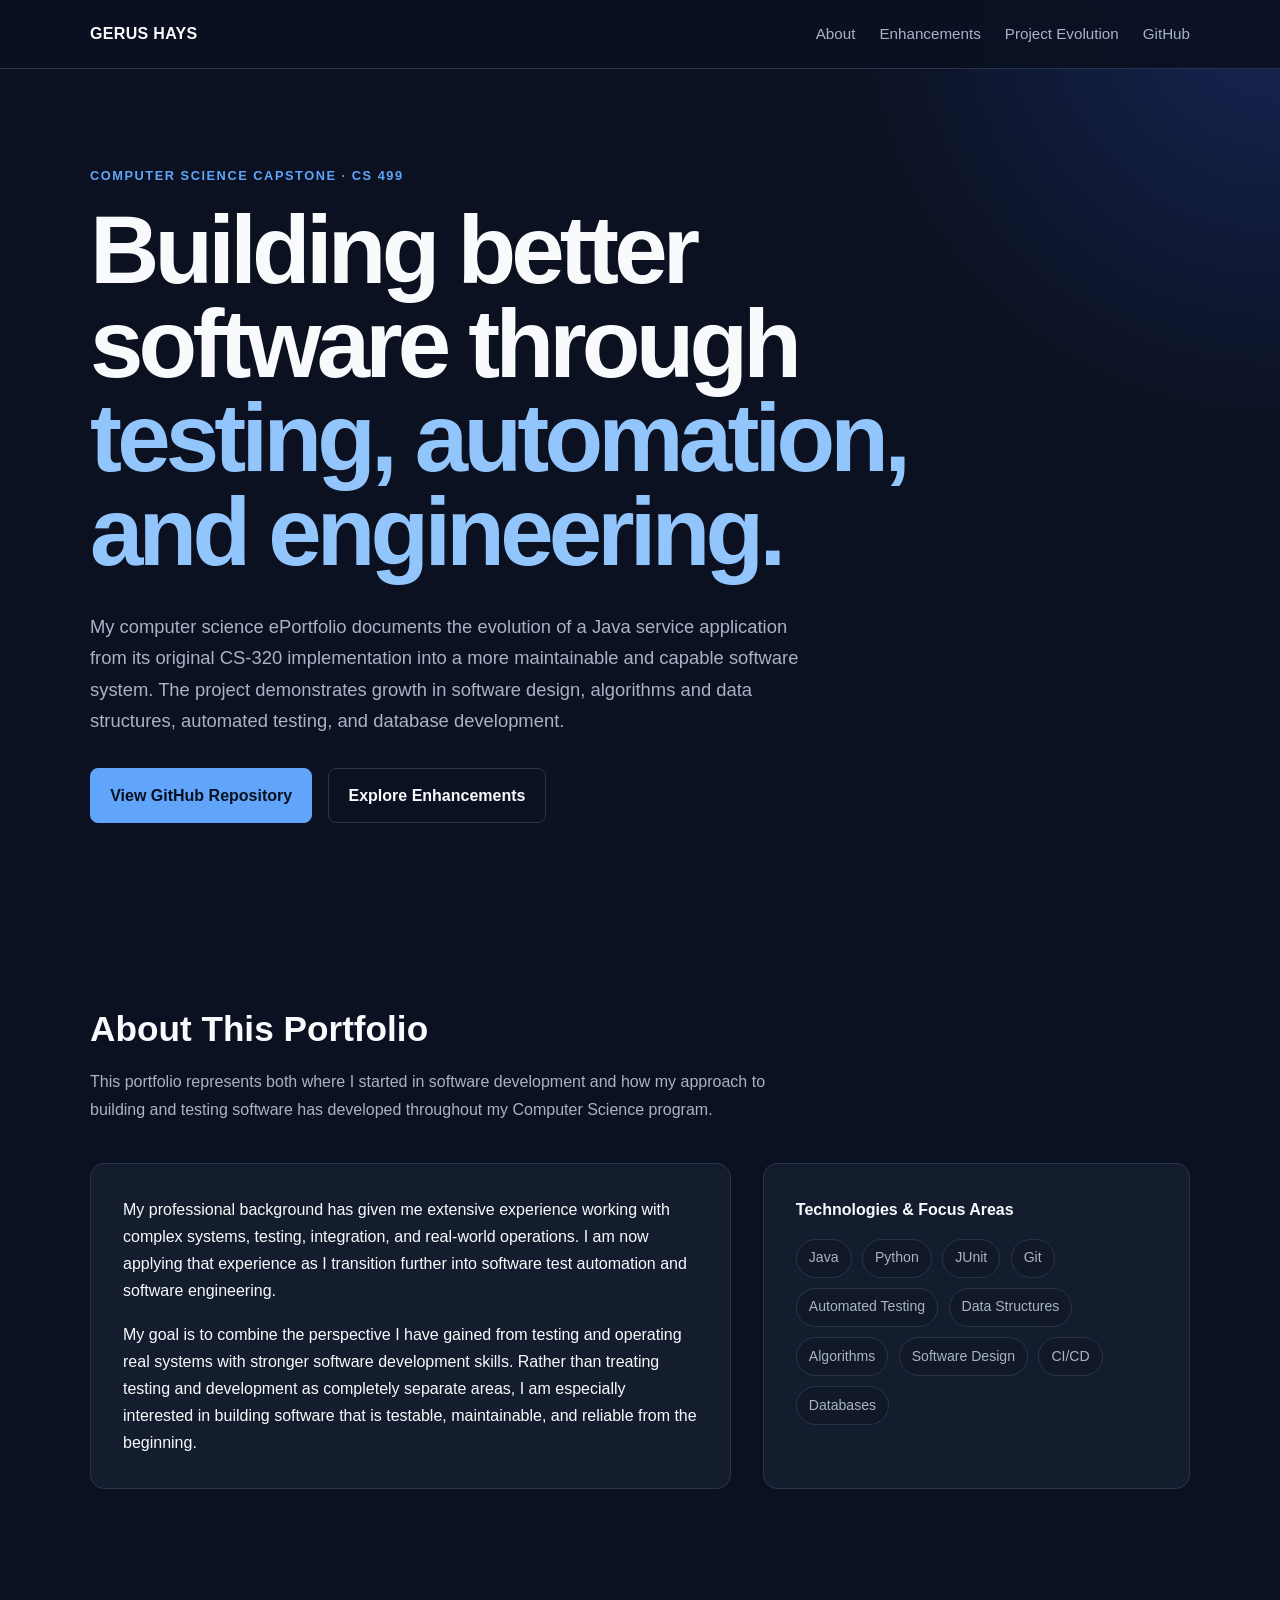
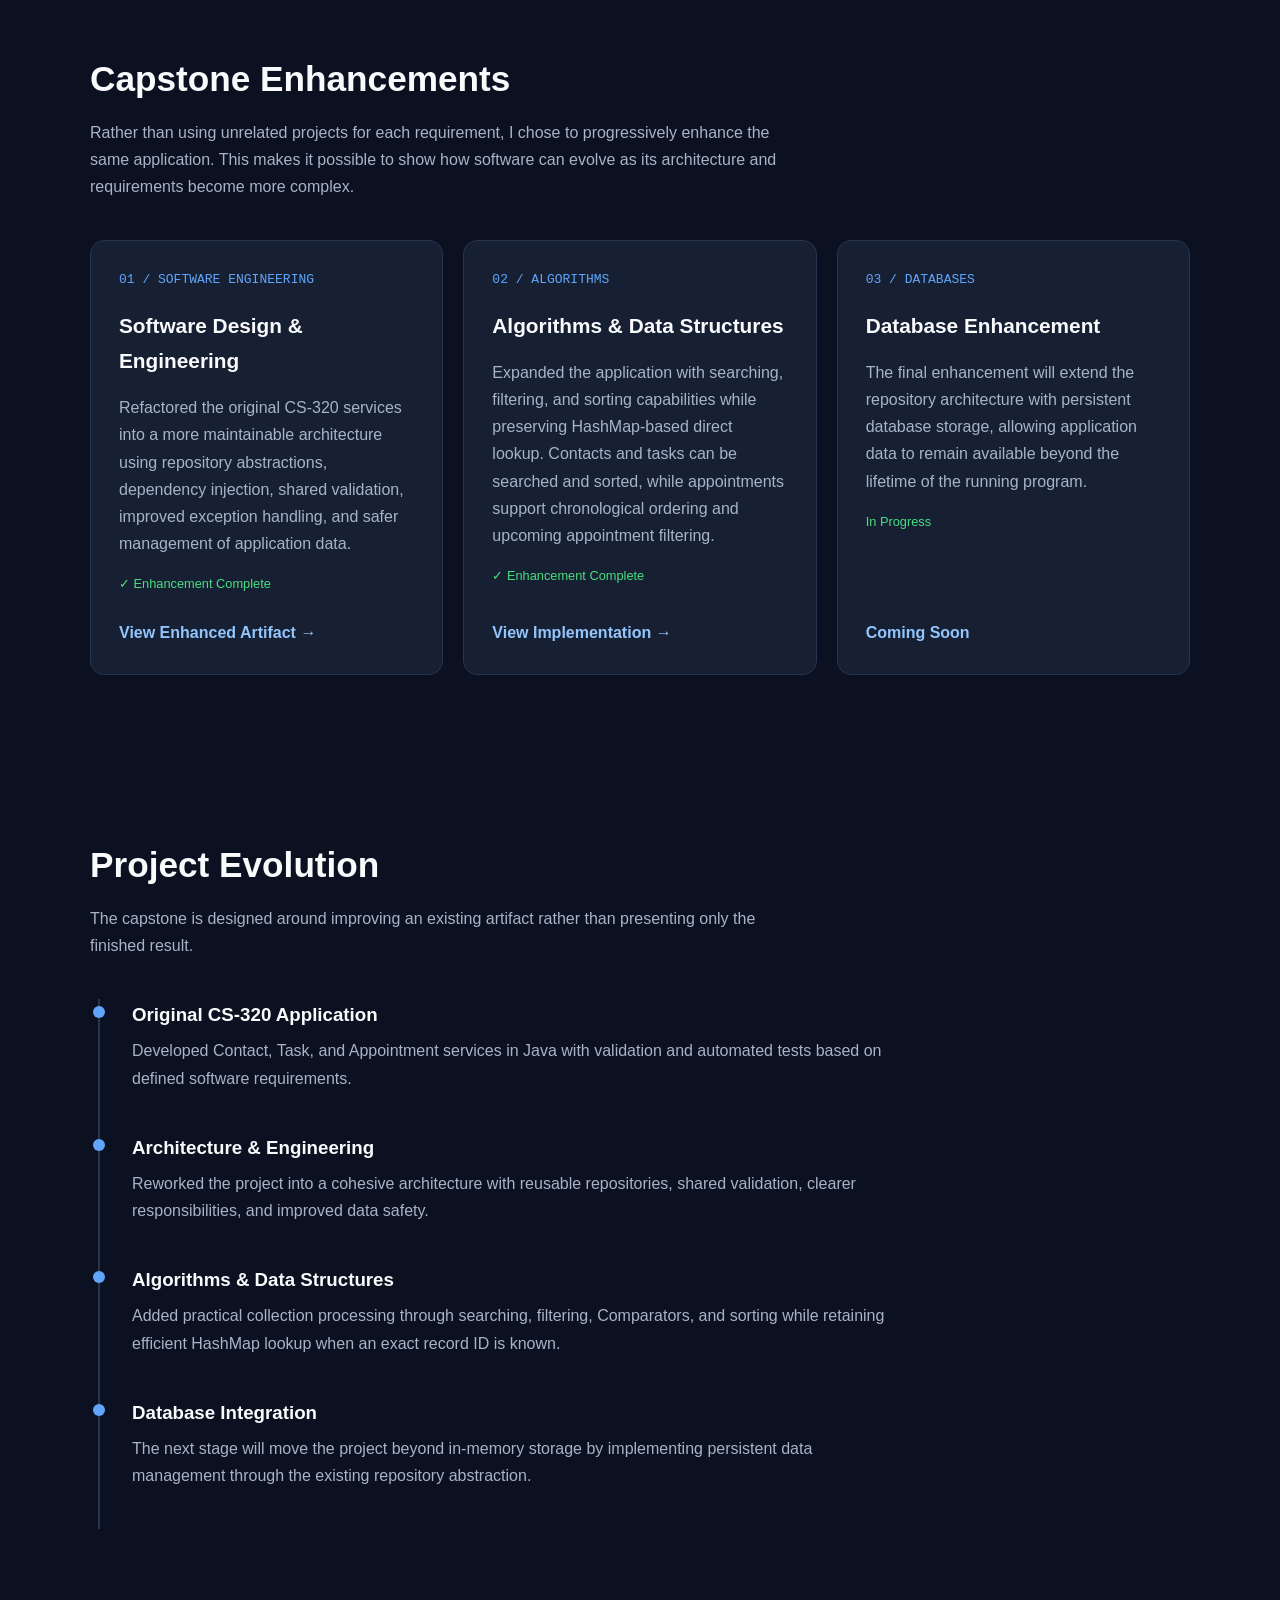
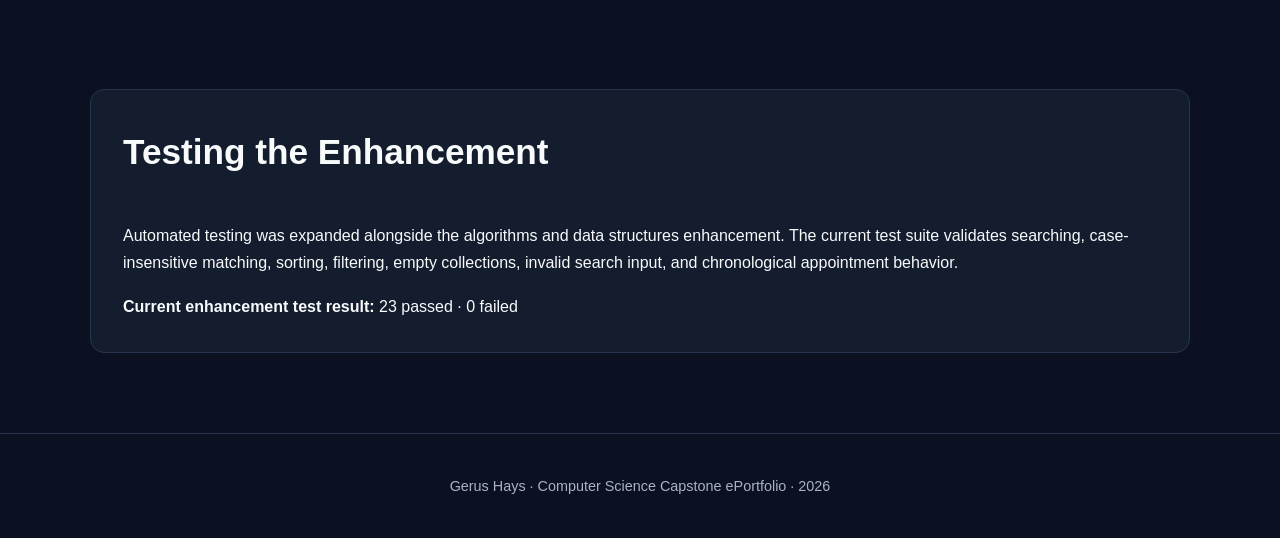
==== docs/index.html @ d2c24192 "moving over html file for updated pages" ====
<!DOCTYPE html>
<html lang="en">
<head>
    <meta charset="UTF-8">
    <meta name="viewport" content="width=device-width, initial-scale=1.0">

    <title>Gerus Hays | Computer Science ePortfolio</title>

    <style>
        * {
            box-sizing: border-box;
            margin: 0;
            padding: 0;
        }

        :root {
            --bg: #0b1120;
            --bg-secondary: #111827;
            --card: #172033;
            --card-hover: #1d2940;
            --text: #f8fafc;
            --muted: #a8b3c7;
            --accent: #60a5fa;
            --accent-light: #93c5fd;
            --border: #26344d;
            --success: #4ade80;
        }

        html {
            scroll-behavior: smooth;
        }

        body {
            font-family: Inter, -apple-system, BlinkMacSystemFont, "Segoe UI",
                         Roboto, Arial, sans-serif;
            background:
                radial-gradient(circle at top right, #172554 0, transparent 28rem),
                var(--bg);
            color: var(--text);
            line-height: 1.7;
        }

        a {
            color: inherit;
            text-decoration: none;
        }

        .container {
            width: min(1100px, 90%);
            margin: auto;
        }

        /* Navigation */

        nav {
            position: sticky;
            top: 0;
            z-index: 100;
            background: rgba(11, 17, 32, 0.88);
            backdrop-filter: blur(12px);
            border-bottom: 1px solid var(--border);
        }

        .nav-inner {
            min-height: 68px;
            display: flex;
            align-items: center;
            justify-content: space-between;
            gap: 2rem;
        }

        .brand {
            font-weight: 700;
            letter-spacing: 0.02em;
        }

        .nav-links {
            display: flex;
            gap: 1.5rem;
            color: var(--muted);
            font-size: 0.95rem;
        }

        .nav-links a:hover {
            color: var(--text);
        }

        /* Hero */

        .hero {
            min-height: 78vh;
            display: flex;
            align-items: center;
            padding: 6rem 0;
        }

        .eyebrow {
            color: var(--accent);
            font-weight: 600;
            letter-spacing: 0.12em;
            text-transform: uppercase;
            font-size: 0.8rem;
            margin-bottom: 1rem;
        }

        h1 {
            font-size: clamp(3rem, 8vw, 6rem);
            line-height: 0.98;
            letter-spacing: -0.05em;
            max-width: 900px;
        }

        .hero h1 span {
            color: var(--accent-light);
        }

        .hero-description {
            color: var(--muted);
            max-width: 720px;
            font-size: 1.15rem;
            margin-top: 2rem;
        }

        .buttons {
            display: flex;
            flex-wrap: wrap;
            gap: 1rem;
            margin-top: 2rem;
        }

        .button {
            display: inline-block;
            padding: 0.8rem 1.2rem;
            border-radius: 8px;
            border: 1px solid var(--border);
            font-weight: 600;
            transition: 0.2s ease;
        }

        .button.primary {
            background: var(--accent);
            color: #07111f;
            border-color: var(--accent);
        }

        .button:hover {
            transform: translateY(-2px);
            border-color: var(--accent);
        }

        /* General sections */

        section {
            padding: 5rem 0;
        }

        .section-header {
            margin-bottom: 2.5rem;
        }

        .section-header h2 {
            font-size: 2.2rem;
            margin-bottom: 0.6rem;
        }

        .section-header p {
            color: var(--muted);
            max-width: 700px;
        }

        /* About */

        .about-grid {
            display: grid;
            grid-template-columns: 1.2fr 0.8fr;
            gap: 2rem;
        }

        .panel {
            background: rgba(23, 32, 51, 0.78);
            border: 1px solid var(--border);
            border-radius: 14px;
            padding: 2rem;
        }

        .panel p + p {
            margin-top: 1rem;
        }

        .skills {
            display: flex;
            flex-wrap: wrap;
            gap: 0.65rem;
            margin-top: 1rem;
        }

        .skill {
            padding: 0.4rem 0.75rem;
            background: var(--bg-secondary);
            border: 1px solid var(--border);
            border-radius: 999px;
            color: var(--muted);
            font-size: 0.88rem;
        }

        /* Enhancement cards */

        .cards {
            display: grid;
            grid-template-columns: repeat(3, 1fr);
            gap: 1.25rem;
        }

        .card {
            display: flex;
            flex-direction: column;
            min-height: 330px;
            background: var(--card);
            border: 1px solid var(--border);
            border-radius: 14px;
            padding: 1.75rem;
            transition: 0.2s ease;
        }

        .card:hover {
            background: var(--card-hover);
            transform: translateY(-4px);
            border-color: #3b4d6c;
        }

        .number {
            color: var(--accent);
            font-family: monospace;
            margin-bottom: 1rem;
        }

        .card h3 {
            font-size: 1.3rem;
            margin-bottom: 1rem;
        }

        .card p {
            color: var(--muted);
        }

        .card-link {
            margin-top: auto;
            padding-top: 1.5rem;
            color: var(--accent-light);
            font-weight: 600;
        }

        .status {
            display: inline-block;
            width: fit-content;
            margin-top: 1rem;
            font-size: 0.8rem;
            color: var(--success);
        }

        /* Timeline */

        .timeline {
            border-left: 2px solid var(--border);
            margin-left: 0.5rem;
        }

        .timeline-item {
            position: relative;
            padding: 0 0 2.5rem 2rem;
        }

        .timeline-item::before {
            content: "";
            position: absolute;
            left: -7px;
            top: 7px;
            width: 12px;
            height: 12px;
            border-radius: 50%;
            background: var(--accent);
        }

        .timeline-item h3 {
            margin-bottom: 0.4rem;
        }

        .timeline-item p {
            color: var(--muted);
            max-width: 760px;
        }

        /* Footer */

        footer {
            border-top: 1px solid var(--border);
            padding: 2.5rem 0;
            color: var(--muted);
            text-align: center;
            font-size: 0.9rem;
        }

        @media (max-width: 800px) {
            .cards,
            .about-grid {
                grid-template-columns: 1fr;
            }

            .nav-links {
                display: none;
            }

            .hero {
                min-height: auto;
                padding: 6rem 0;
            }
        }
    </style>
</head>

<body>

<nav>
    <div class="container nav-inner">
        <div class="brand">GERUS HAYS</div>

        <div class="nav-links">
            <a href="#about">About</a>
            <a href="#enhancements">Enhancements</a>
            <a href="#evolution">Project Evolution</a>
            <a href="https://github.com/GerusHays/CS-499-Capstone">GitHub</a>
        </div>
    </div>
</nav>


<header class="hero">
    <div class="container">

        <div class="eyebrow">Computer Science Capstone · CS 499</div>

        <h1>
            Building better software through
            <span>testing, automation, and engineering.</span>
        </h1>

        <p class="hero-description">
            My computer science ePortfolio documents the evolution of a Java
            service application from its original CS-320 implementation into
            a more maintainable and capable software system. The project
            demonstrates growth in software design, algorithms and data
            structures, automated testing, and database development.
        </p>

        <div class="buttons">
            <a class="button primary"
               href="https://github.com/GerusHays/CS-499-Capstone">
                View GitHub Repository
            </a>

            <a class="button" href="#enhancements">
                Explore Enhancements
            </a>
        </div>

    </div>
</header>


<main>

<section id="about">
    <div class="container">

        <div class="section-header">
            <h2>About This Portfolio</h2>
            <p>
                This portfolio represents both where I started in software
                development and how my approach to building and testing
                software has developed throughout my Computer Science program.
            </p>
        </div>

        <div class="about-grid">

            <div class="panel">
                <p>
                    My professional background has given me extensive experience
                    working with complex systems, testing, integration, and
                    real-world operations. I am now applying that experience as
                    I transition further into software test automation and
                    software engineering.
                </p>

                <p>
                    My goal is to combine the perspective I have gained from
                    testing and operating real systems with stronger software
                    development skills. Rather than treating testing and
                    development as completely separate areas, I am especially
                    interested in building software that is testable,
                    maintainable, and reliable from the beginning.
                </p>
            </div>

            <div class="panel">
                <strong>Technologies & Focus Areas</strong>

                <div class="skills">
                    <span class="skill">Java</span>
                    <span class="skill">Python</span>
                    <span class="skill">JUnit</span>
                    <span class="skill">Git</span>
                    <span class="skill">Automated Testing</span>
                    <span class="skill">Data Structures</span>
                    <span class="skill">Algorithms</span>
                    <span class="skill">Software Design</span>
                    <span class="skill">CI/CD</span>
                    <span class="skill">Databases</span>
                </div>
            </div>

        </div>
    </div>
</section>


<section id="enhancements">
    <div class="container">

        <div class="section-header">
            <h2>Capstone Enhancements</h2>
            <p>
                Rather than using unrelated projects for each requirement,
                I chose to progressively enhance the same application. This
                makes it possible to show how software can evolve as its
                architecture and requirements become more complex.
            </p>
        </div>

        <div class="cards">

            <article class="card">
                <div class="number">01 / SOFTWARE ENGINEERING</div>

                <h3>Software Design & Engineering</h3>

                <p>
                    Refactored the original CS-320 services into a more
                    maintainable architecture using repository abstractions,
                    dependency injection, shared validation, improved exception
                    handling, and safer management of application data.
                </p>

                <span class="status">✓ Enhancement Complete</span>

                <a class="card-link"
                   href="../enhanced-artifact/">
                    View Enhanced Artifact →
                </a>
            </article>


            <article class="card">
                <div class="number">02 / ALGORITHMS</div>

                <h3>Algorithms & Data Structures</h3>

                <p>
                    Expanded the application with searching, filtering, and
                    sorting capabilities while preserving HashMap-based direct
                    lookup. Contacts and tasks can be searched and sorted, while
                    appointments support chronological ordering and upcoming
                    appointment filtering.
                </p>

                <span class="status">✓ Enhancement Complete</span>

                <a class="card-link"
                   href="https://github.com/GerusHays/CS-499-Capstone/tree/main/enhanced-artifact">
                    View Implementation →
                </a>
            </article>


            <article class="card">
                <div class="number">03 / DATABASES</div>

                <h3>Database Enhancement</h3>

                <p>
                    The final enhancement will extend the repository
                    architecture with persistent database storage, allowing
                    application data to remain available beyond the lifetime
                    of the running program.
                </p>

                <span class="status">In Progress</span>

                <div class="card-link">
                    Coming Soon
                </div>
            </article>

        </div>
    </div>
</section>


<section id="evolution">
    <div class="container">

        <div class="section-header">
            <h2>Project Evolution</h2>
            <p>
                The capstone is designed around improving an existing artifact
                rather than presenting only the finished result.
            </p>
        </div>

        <div class="timeline">

            <div class="timeline-item">
                <h3>Original CS-320 Application</h3>
                <p>
                    Developed Contact, Task, and Appointment services in Java
                    with validation and automated tests based on defined
                    software requirements.
                </p>
            </div>

            <div class="timeline-item">
                <h3>Architecture & Engineering</h3>
                <p>
                    Reworked the project into a cohesive architecture with
                    reusable repositories, shared validation, clearer
                    responsibilities, and improved data safety.
                </p>
            </div>

            <div class="timeline-item">
                <h3>Algorithms & Data Structures</h3>
                <p>
                    Added practical collection processing through searching,
                    filtering, Comparators, and sorting while retaining
                    efficient HashMap lookup when an exact record ID is known.
                </p>
            </div>

            <div class="timeline-item">
                <h3>Database Integration</h3>
                <p>
                    The next stage will move the project beyond in-memory
                    storage by implementing persistent data management through
                    the existing repository abstraction.
                </p>
            </div>

        </div>
    </div>
</section>


<section>
    <div class="container">
        <div class="panel">

            <div class="section-header">
                <h2>Testing the Enhancement</h2>
            </div>

            <p>
                Automated testing was expanded alongside the algorithms and
                data structures enhancement. The current test suite validates
                searching, case-insensitive matching, sorting, filtering,
                empty collections, invalid search input, and chronological
                appointment behavior.
            </p>

            <p style="margin-top: 1rem;">
                <strong>Current enhancement test result:</strong>
                23 passed · 0 failed
            </p>

        </div>
    </div>
</section>

</main>


<footer>
    <div class="container">
        Gerus Hays · Computer Science Capstone ePortfolio · 2026
    </div>
</footer>

</body>
</html>
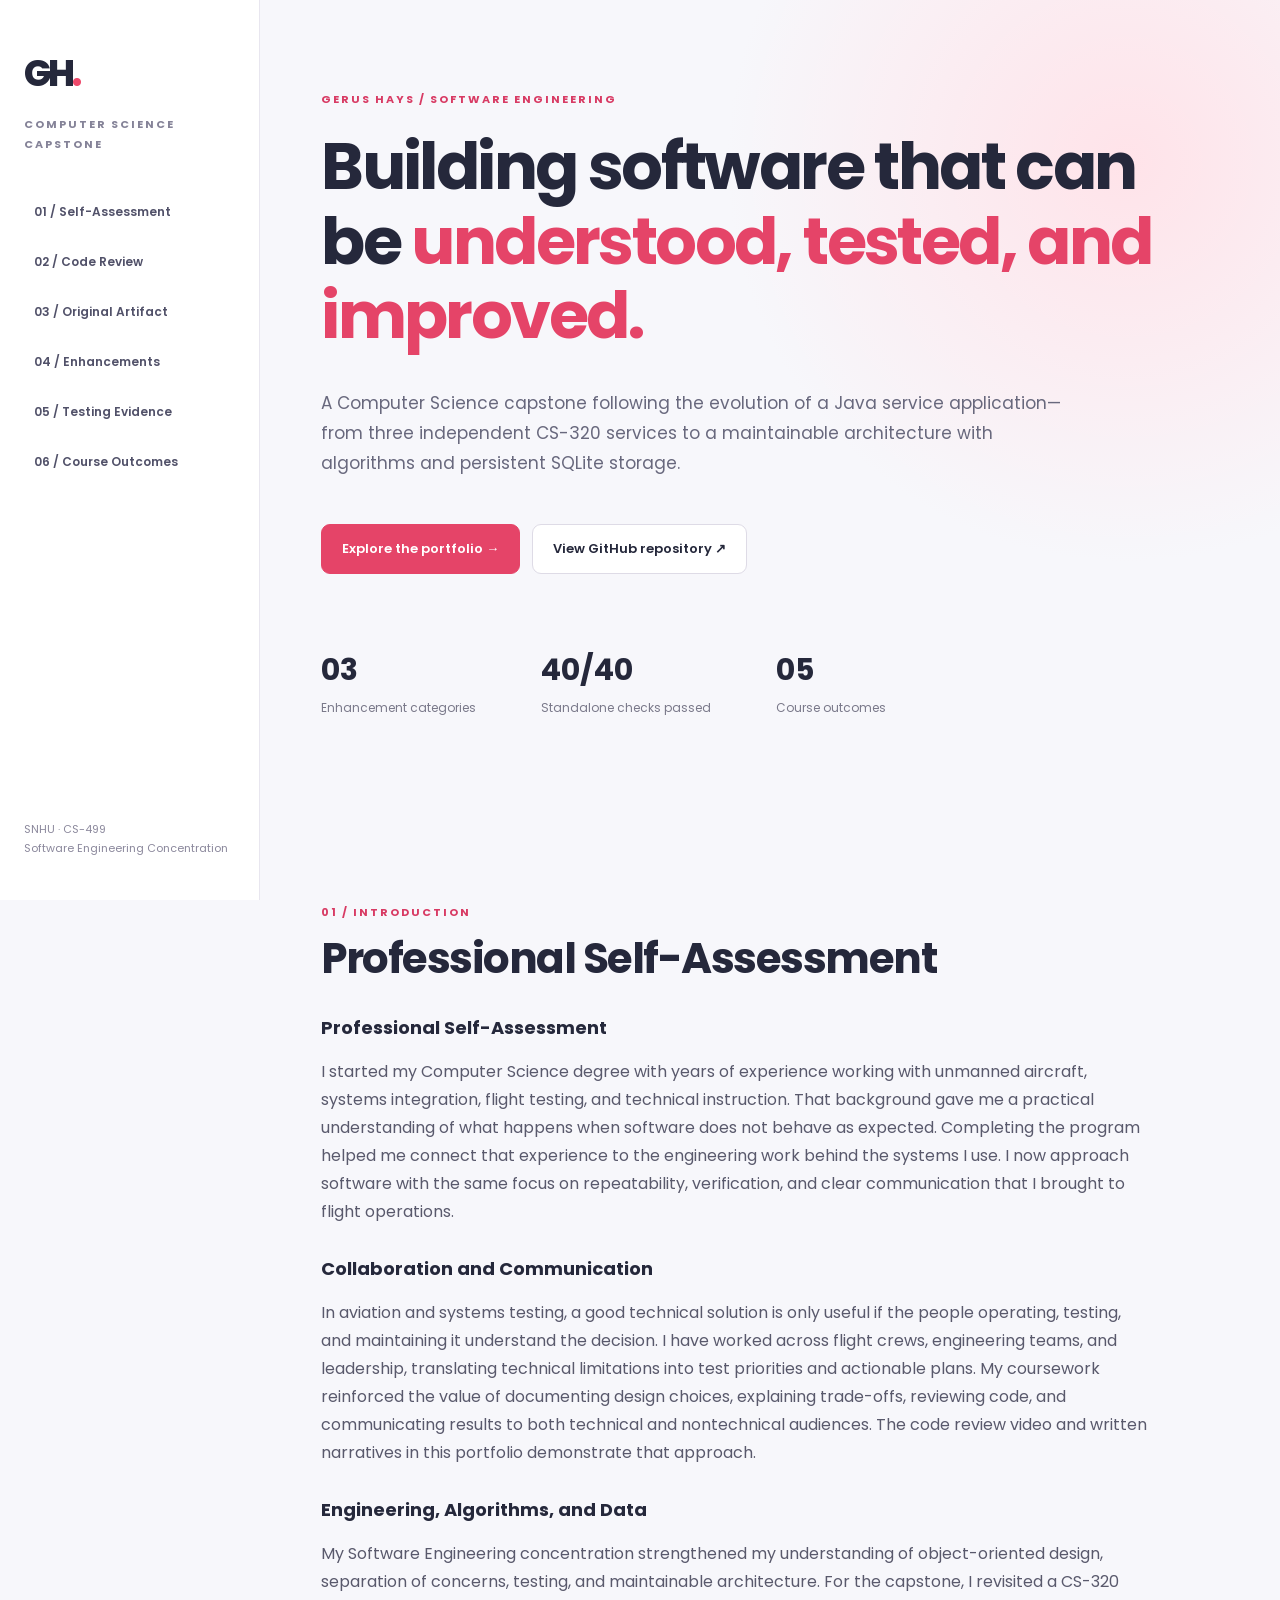
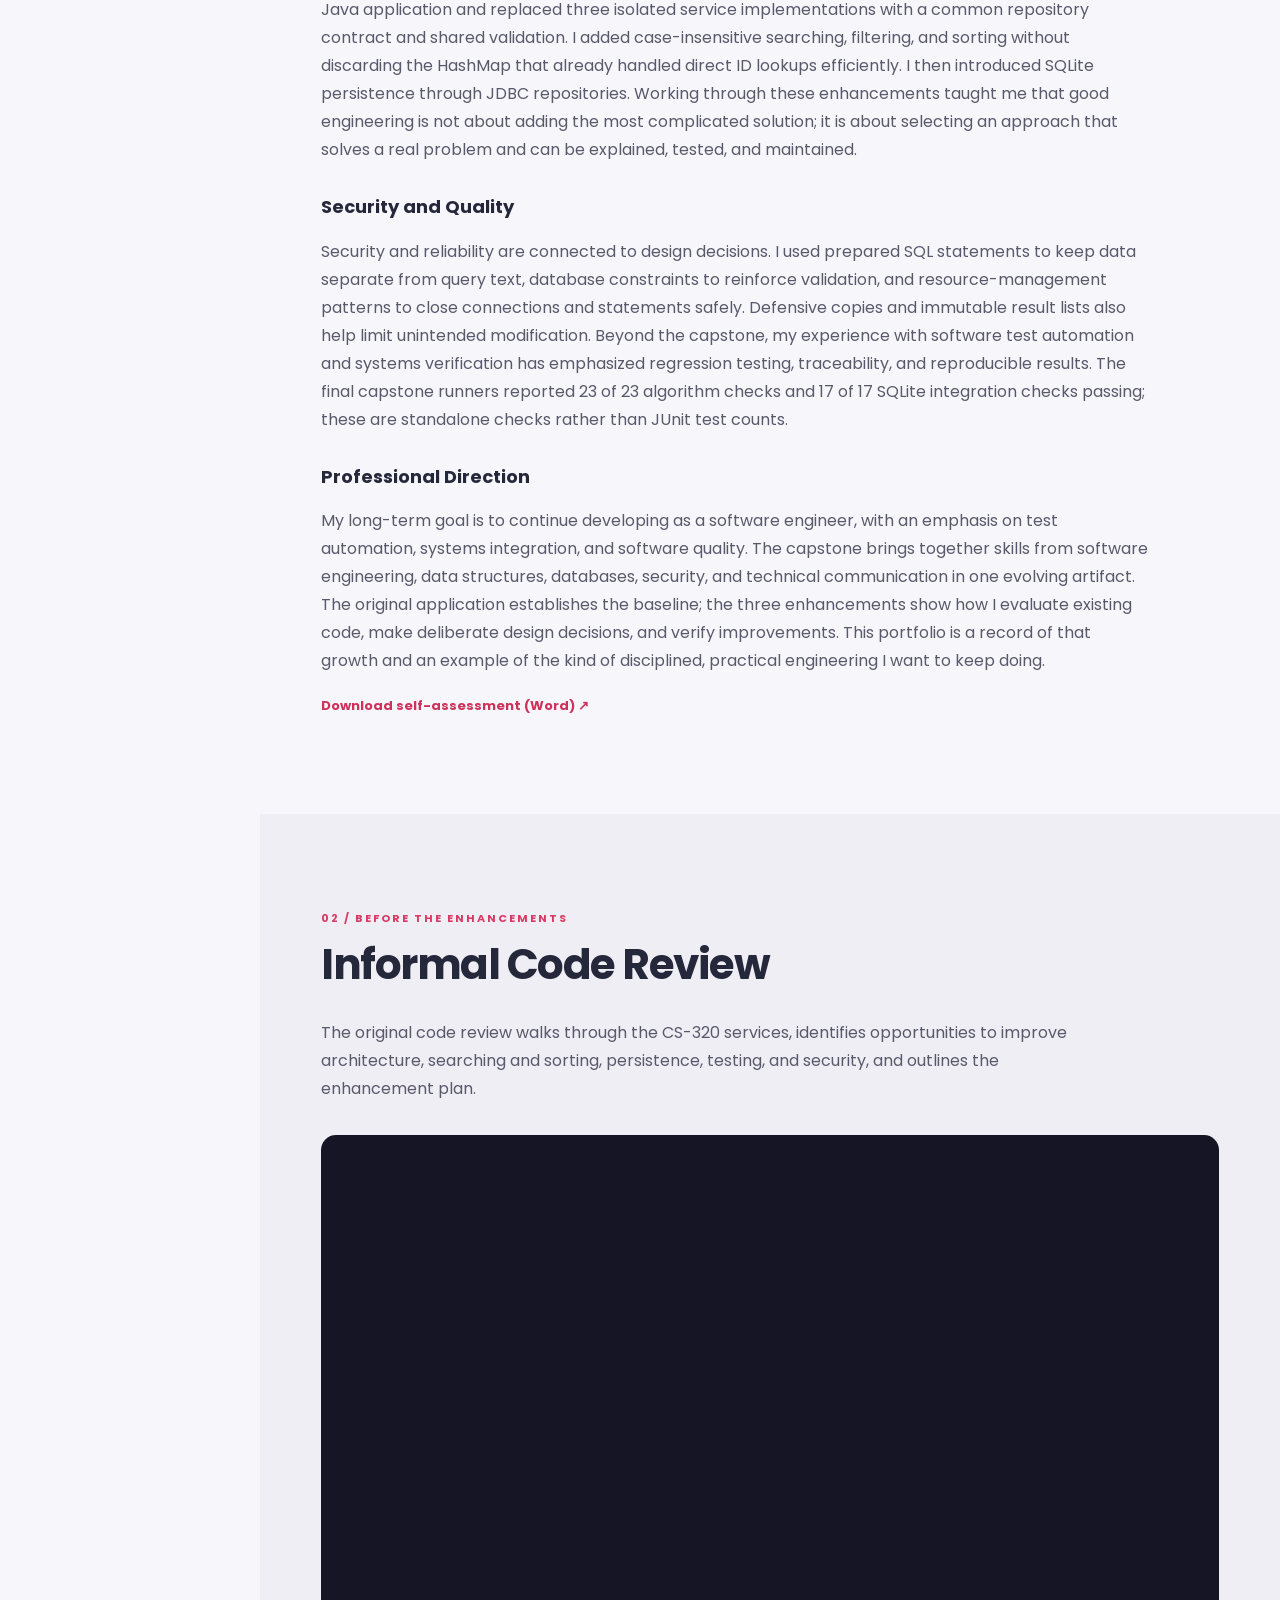
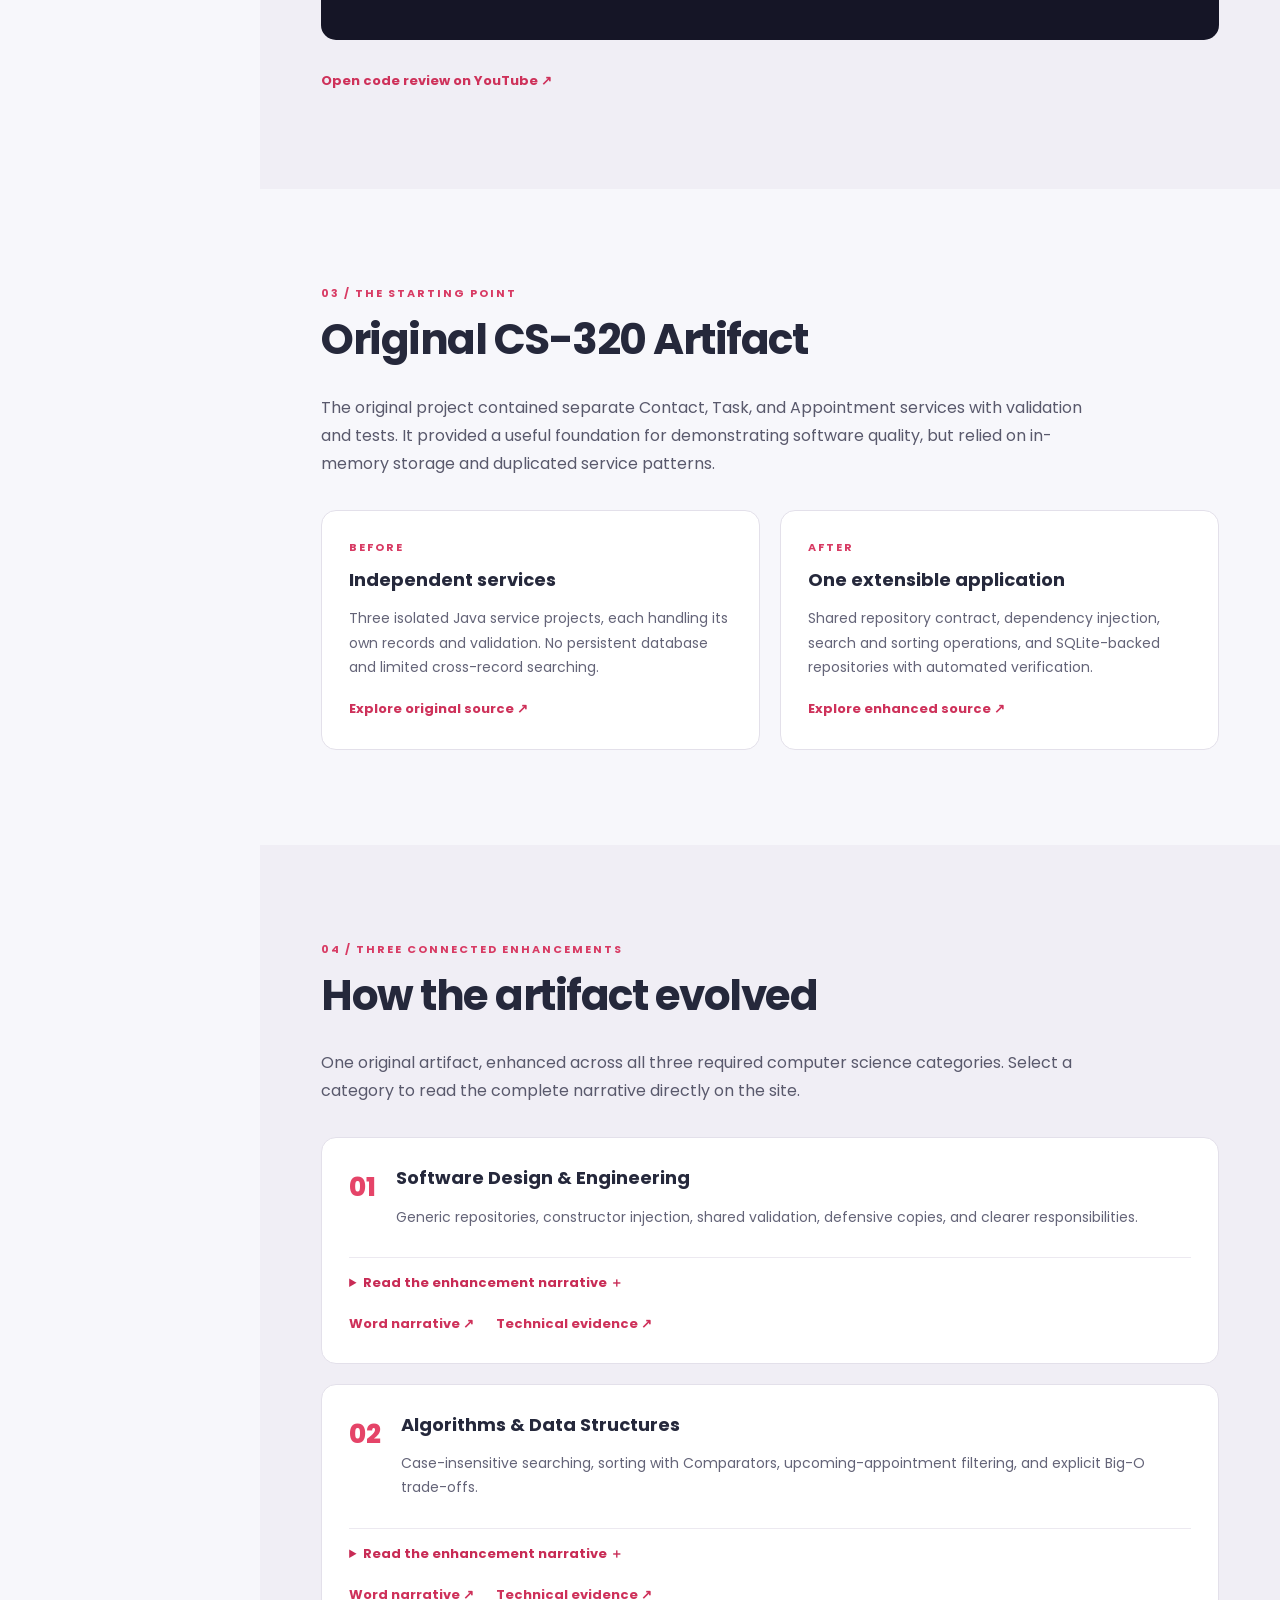
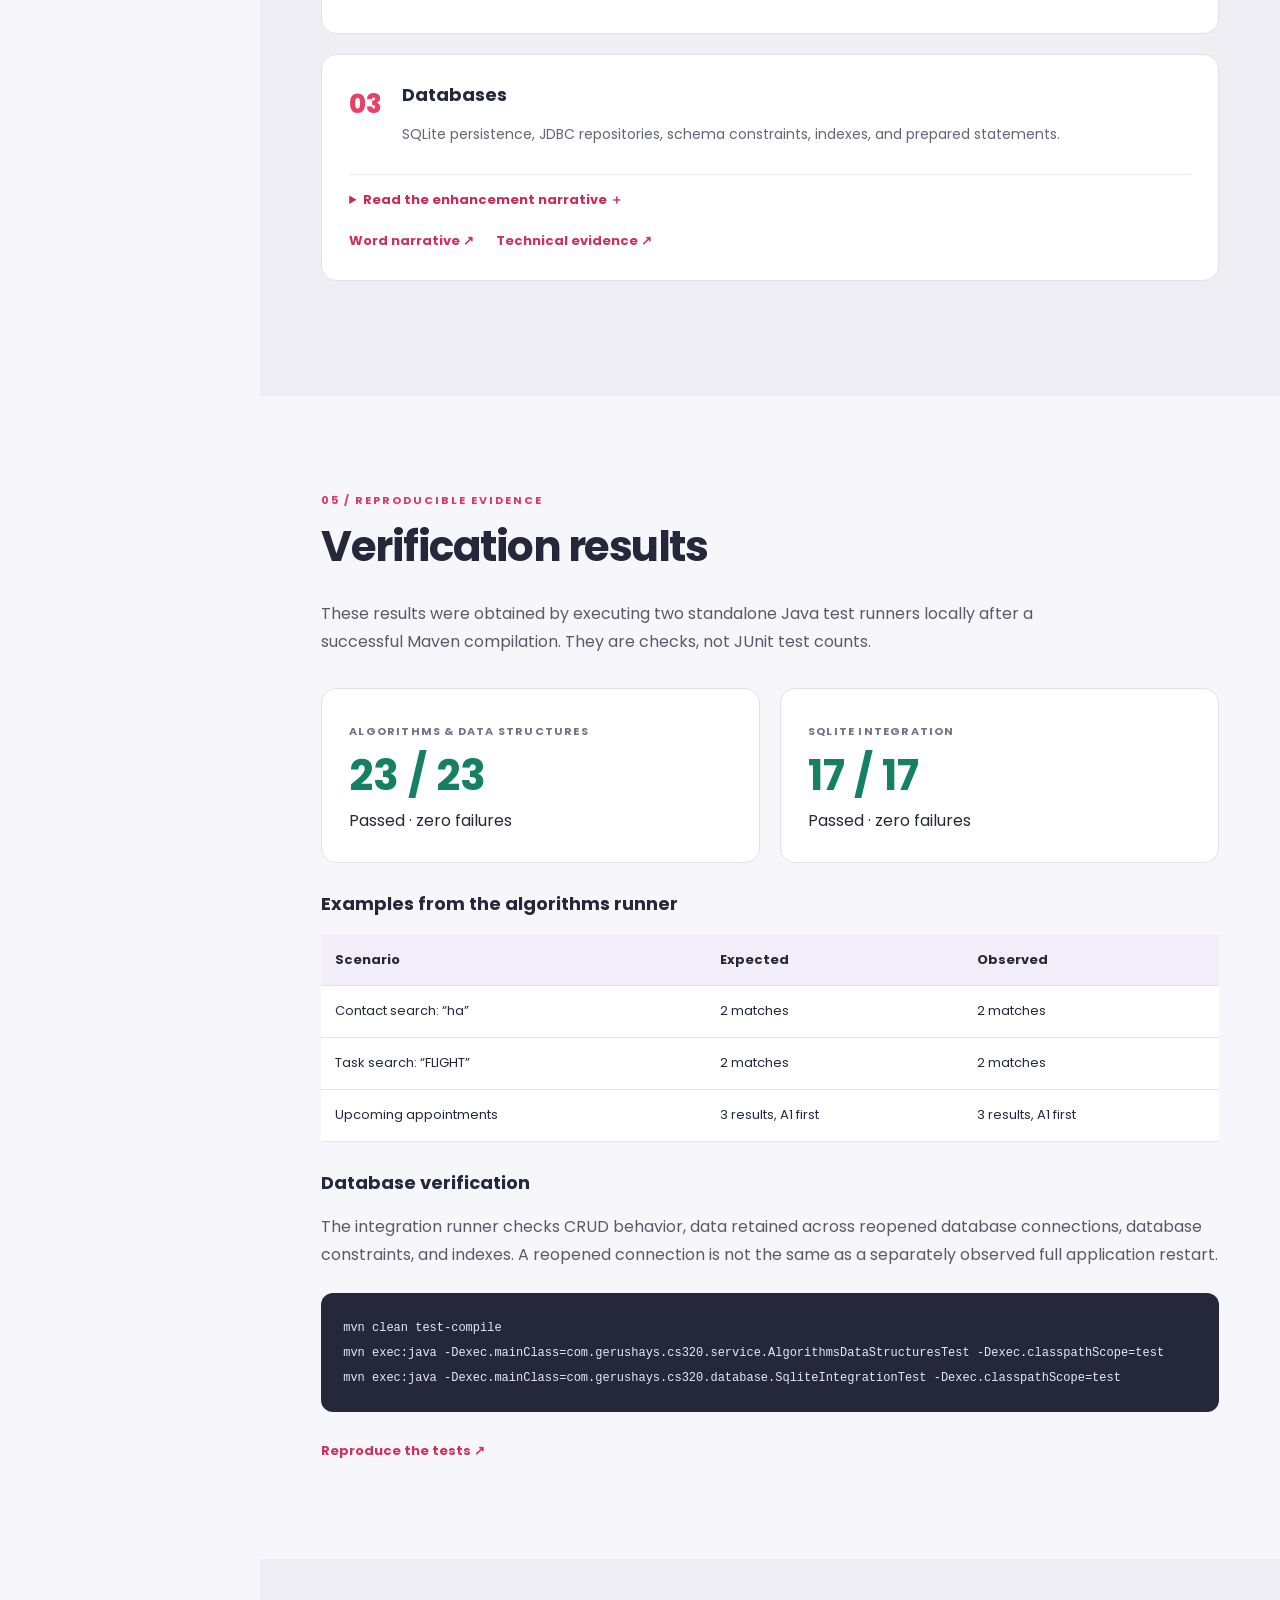
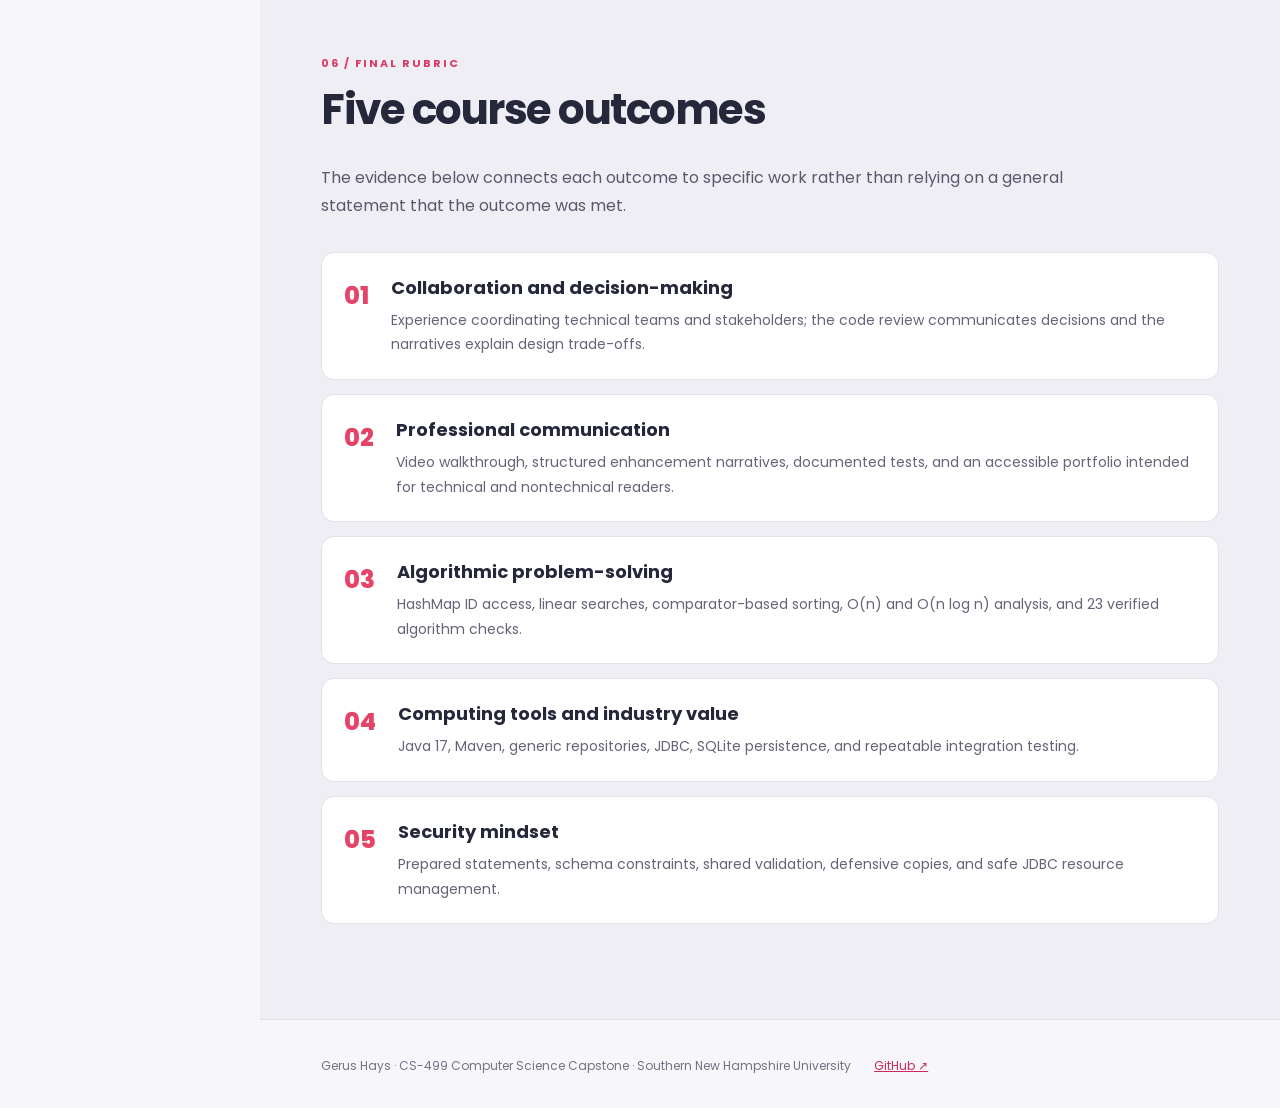
==== commit 93740320: "merged old portfolio to the capstone and included the enhancements" ====
--- a/docs/index.html
+++ b/docs/index.html
@@ -1,598 +1 @@
-<!DOCTYPE html>
-<html lang="en">
-<head>
-    <meta charset="UTF-8">
-    <meta name="viewport" content="width=device-width, initial-scale=1.0">
-
-    <title>Gerus Hays | Computer Science ePortfolio</title>
-
-    <style>
-        * {
-            box-sizing: border-box;
-            margin: 0;
-            padding: 0;
-        }
-
-        :root {
-            --bg: #0b1120;
-            --bg-secondary: #111827;
-            --card: #172033;
-            --card-hover: #1d2940;
-            --text: #f8fafc;
-            --muted: #a8b3c7;
-            --accent: #60a5fa;
-            --accent-light: #93c5fd;
-            --border: #26344d;
-            --success: #4ade80;
-        }
-
-        html {
-            scroll-behavior: smooth;
-        }
-
-        body {
-            font-family: Inter, -apple-system, BlinkMacSystemFont, "Segoe UI",
-                         Roboto, Arial, sans-serif;
-            background:
-                radial-gradient(circle at top right, #172554 0, transparent 28rem),
-                var(--bg);
-            color: var(--text);
-            line-height: 1.7;
-        }
-
-        a {
-            color: inherit;
-            text-decoration: none;
-        }
-
-        .container {
-            width: min(1100px, 90%);
-            margin: auto;
-        }
-
-        /* Navigation */
-
-        nav {
-            position: sticky;
-            top: 0;
-            z-index: 100;
-            background: rgba(11, 17, 32, 0.88);
-            backdrop-filter: blur(12px);
-            border-bottom: 1px solid var(--border);
-        }
-
-        .nav-inner {
-            min-height: 68px;
-            display: flex;
-            align-items: center;
-            justify-content: space-between;
-            gap: 2rem;
-        }
-
-        .brand {
-            font-weight: 700;
-            letter-spacing: 0.02em;
-        }
-
-        .nav-links {
-            display: flex;
-            gap: 1.5rem;
-            color: var(--muted);
-            font-size: 0.95rem;
-        }
-
-        .nav-links a:hover {
-            color: var(--text);
-        }
-
-        /* Hero */
-
-        .hero {
-            min-height: 78vh;
-            display: flex;
-            align-items: center;
-            padding: 6rem 0;
-        }
-
-        .eyebrow {
-            color: var(--accent);
-            font-weight: 600;
-            letter-spacing: 0.12em;
-            text-transform: uppercase;
-            font-size: 0.8rem;
-            margin-bottom: 1rem;
-        }
-
-        h1 {
-            font-size: clamp(3rem, 8vw, 6rem);
-            line-height: 0.98;
-            letter-spacing: -0.05em;
-            max-width: 900px;
-        }
-
-        .hero h1 span {
-            color: var(--accent-light);
-        }
-
-        .hero-description {
-            color: var(--muted);
-            max-width: 720px;
-            font-size: 1.15rem;
-            margin-top: 2rem;
-        }
-
-        .buttons {
-            display: flex;
-            flex-wrap: wrap;
-            gap: 1rem;
-            margin-top: 2rem;
-        }
-
-        .button {
-            display: inline-block;
-            padding: 0.8rem 1.2rem;
-            border-radius: 8px;
-            border: 1px solid var(--border);
-            font-weight: 600;
-            transition: 0.2s ease;
-        }
-
-        .button.primary {
-            background: var(--accent);
-            color: #07111f;
-            border-color: var(--accent);
-        }
-
-        .button:hover {
-            transform: translateY(-2px);
-            border-color: var(--accent);
-        }
-
-        /* General sections */
-
-        section {
-            padding: 5rem 0;
-        }
-
-        .section-header {
-            margin-bottom: 2.5rem;
-        }
-
-        .section-header h2 {
-            font-size: 2.2rem;
-            margin-bottom: 0.6rem;
-        }
-
-        .section-header p {
-            color: var(--muted);
-            max-width: 700px;
-        }
-
-        /* About */
-
-        .about-grid {
-            display: grid;
-            grid-template-columns: 1.2fr 0.8fr;
-            gap: 2rem;
-        }
-
-        .panel {
-            background: rgba(23, 32, 51, 0.78);
-            border: 1px solid var(--border);
-            border-radius: 14px;
-            padding: 2rem;
-        }
-
-        .panel p + p {
-            margin-top: 1rem;
-        }
-
-        .skills {
-            display: flex;
-            flex-wrap: wrap;
-            gap: 0.65rem;
-            margin-top: 1rem;
-        }
-
-        .skill {
-            padding: 0.4rem 0.75rem;
-            background: var(--bg-secondary);
-            border: 1px solid var(--border);
-            border-radius: 999px;
-            color: var(--muted);
-            font-size: 0.88rem;
-        }
-
-        /* Enhancement cards */
-
-        .cards {
-            display: grid;
-            grid-template-columns: repeat(3, 1fr);
-            gap: 1.25rem;
-        }
-
-        .card {
-            display: flex;
-            flex-direction: column;
-            min-height: 330px;
-            background: var(--card);
-            border: 1px solid var(--border);
-            border-radius: 14px;
-            padding: 1.75rem;
-            transition: 0.2s ease;
-        }
-
-        .card:hover {
-            background: var(--card-hover);
-            transform: translateY(-4px);
-            border-color: #3b4d6c;
-        }
-
-        .number {
-            color: var(--accent);
-            font-family: monospace;
-            margin-bottom: 1rem;
-        }
-
-        .card h3 {
-            font-size: 1.3rem;
-            margin-bottom: 1rem;
-        }
-
-        .card p {
-            color: var(--muted);
-        }
-
-        .card-link {
-            margin-top: auto;
-            padding-top: 1.5rem;
-            color: var(--accent-light);
-            font-weight: 600;
-        }
-
-        .status {
-            display: inline-block;
-            width: fit-content;
-            margin-top: 1rem;
-            font-size: 0.8rem;
-            color: var(--success);
-        }
-
-        /* Timeline */
-
-        .timeline {
-            border-left: 2px solid var(--border);
-            margin-left: 0.5rem;
-        }
-
-        .timeline-item {
-            position: relative;
-            padding: 0 0 2.5rem 2rem;
-        }
-
-        .timeline-item::before {
-            content: "";
-            position: absolute;
-            left: -7px;
-            top: 7px;
-            width: 12px;
-            height: 12px;
-            border-radius: 50%;
-            background: var(--accent);
-        }
-
-        .timeline-item h3 {
-            margin-bottom: 0.4rem;
-        }
-
-        .timeline-item p {
-            color: var(--muted);
-            max-width: 760px;
-        }
-
-        /* Footer */
-
-        footer {
-            border-top: 1px solid var(--border);
-            padding: 2.5rem 0;
-            color: var(--muted);
-            text-align: center;
-            font-size: 0.9rem;
-        }
-
-        @media (max-width: 800px) {
-            .cards,
-            .about-grid {
-                grid-template-columns: 1fr;
-            }
-
-            .nav-links {
-                display: none;
-            }
-
-            .hero {
-                min-height: auto;
-                padding: 6rem 0;
-            }
-        }
-    </style>
-</head>
-
-<body>
-
-<nav>
-    <div class="container nav-inner">
-        <div class="brand">GERUS HAYS</div>
-
-        <div class="nav-links">
-            <a href="#about">About</a>
-            <a href="#enhancements">Enhancements</a>
-            <a href="#evolution">Project Evolution</a>
-            <a href="https://github.com/GerusHays/CS-499-Capstone">GitHub</a>
-        </div>
-    </div>
-</nav>
-
-
-<header class="hero">
-    <div class="container">
-
-        <div class="eyebrow">Computer Science Capstone · CS 499</div>
-
-        <h1>
-            Building better software through
-            <span>testing, automation, and engineering.</span>
-        </h1>
-
-        <p class="hero-description">
-            My computer science ePortfolio documents the evolution of a Java
-            service application from its original CS-320 implementation into
-            a more maintainable and capable software system. The project
-            demonstrates growth in software design, algorithms and data
-            structures, automated testing, and database development.
-        </p>
-
-        <div class="buttons">
-            <a class="button primary"
-               href="https://github.com/GerusHays/CS-499-Capstone">
-                View GitHub Repository
-            </a>
-
-            <a class="button" href="#enhancements">
-                Explore Enhancements
-            </a>
-        </div>
-
-    </div>
-</header>
-
-
-<main>
-
-<section id="about">
-    <div class="container">
-
-        <div class="section-header">
-            <h2>About This Portfolio</h2>
-            <p>
-                This portfolio represents both where I started in software
-                development and how my approach to building and testing
-                software has developed throughout my Computer Science program.
-            </p>
-        </div>
-
-        <div class="about-grid">
-
-            <div class="panel">
-                <p>
-                    My professional background has given me extensive experience
-                    working with complex systems, testing, integration, and
-                    real-world operations. I am now applying that experience as
-                    I transition further into software test automation and
-                    software engineering.
-                </p>
-
-                <p>
-                    My goal is to combine the perspective I have gained from
-                    testing and operating real systems with stronger software
-                    development skills. Rather than treating testing and
-                    development as completely separate areas, I am especially
-                    interested in building software that is testable,
-                    maintainable, and reliable from the beginning.
-                </p>
-            </div>
-
-            <div class="panel">
-                <strong>Technologies & Focus Areas</strong>
-
-                <div class="skills">
-                    <span class="skill">Java</span>
-                    <span class="skill">Python</span>
-                    <span class="skill">JUnit</span>
-                    <span class="skill">Git</span>
-                    <span class="skill">Automated Testing</span>
-                    <span class="skill">Data Structures</span>
-                    <span class="skill">Algorithms</span>
-                    <span class="skill">Software Design</span>
-                    <span class="skill">CI/CD</span>
-                    <span class="skill">Databases</span>
-                </div>
-            </div>
-
-        </div>
-    </div>
-</section>
-
-
-<section id="enhancements">
-    <div class="container">
-
-        <div class="section-header">
-            <h2>Capstone Enhancements</h2>
-            <p>
-                Rather than using unrelated projects for each requirement,
-                I chose to progressively enhance the same application. This
-                makes it possible to show how software can evolve as its
-                architecture and requirements become more complex.
-            </p>
-        </div>
-
-        <div class="cards">
-
-            <article class="card">
-                <div class="number">01 / SOFTWARE ENGINEERING</div>
-
-                <h3>Software Design & Engineering</h3>
-
-                <p>
-                    Refactored the original CS-320 services into a more
-                    maintainable architecture using repository abstractions,
-                    dependency injection, shared validation, improved exception
-                    handling, and safer management of application data.
-                </p>
-
-                <span class="status">✓ Enhancement Complete</span>
-
-                <a class="card-link"
-                   href="../enhanced-artifact/">
-                    View Enhanced Artifact →
-                </a>
-            </article>
-
-
-            <article class="card">
-                <div class="number">02 / ALGORITHMS</div>
-
-                <h3>Algorithms & Data Structures</h3>
-
-                <p>
-                    Expanded the application with searching, filtering, and
-                    sorting capabilities while preserving HashMap-based direct
-                    lookup. Contacts and tasks can be searched and sorted, while
-                    appointments support chronological ordering and upcoming
-                    appointment filtering.
-                </p>
-
-                <span class="status">✓ Enhancement Complete</span>
-
-                <a class="card-link"
-                   href="https://github.com/GerusHays/CS-499-Capstone/tree/main/enhanced-artifact">
-                    View Implementation →
-                </a>
-            </article>
-
-
-            <article class="card">
-                <div class="number">03 / DATABASES</div>
-
-                <h3>Database Enhancement</h3>
-
-                <p>
-                    The final enhancement will extend the repository
-                    architecture with persistent database storage, allowing
-                    application data to remain available beyond the lifetime
-                    of the running program.
-                </p>
-
-                <span class="status">In Progress</span>
-
-                <div class="card-link">
-                    Coming Soon
-                </div>
-            </article>
-
-        </div>
-    </div>
-</section>
-
-
-<section id="evolution">
-    <div class="container">
-
-        <div class="section-header">
-            <h2>Project Evolution</h2>
-            <p>
-                The capstone is designed around improving an existing artifact
-                rather than presenting only the finished result.
-            </p>
-        </div>
-
-        <div class="timeline">
-
-            <div class="timeline-item">
-                <h3>Original CS-320 Application</h3>
-                <p>
-                    Developed Contact, Task, and Appointment services in Java
-                    with validation and automated tests based on defined
-                    software requirements.
-                </p>
-            </div>
-
-            <div class="timeline-item">
-                <h3>Architecture & Engineering</h3>
-                <p>
-                    Reworked the project into a cohesive architecture with
-                    reusable repositories, shared validation, clearer
-                    responsibilities, and improved data safety.
-                </p>
-            </div>
-
-            <div class="timeline-item">
-                <h3>Algorithms & Data Structures</h3>
-                <p>
-                    Added practical collection processing through searching,
-                    filtering, Comparators, and sorting while retaining
-                    efficient HashMap lookup when an exact record ID is known.
-                </p>
-            </div>
-
-            <div class="timeline-item">
-                <h3>Database Integration</h3>
-                <p>
-                    The next stage will move the project beyond in-memory
-                    storage by implementing persistent data management through
-                    the existing repository abstraction.
-                </p>
-            </div>
-
-        </div>
-    </div>
-</section>
-
-
-<section>
-    <div class="container">
-        <div class="panel">
-
-            <div class="section-header">
-                <h2>Testing the Enhancement</h2>
-            </div>
-
-            <p>
-                Automated testing was expanded alongside the algorithms and
-                data structures enhancement. The current test suite validates
-                searching, case-insensitive matching, sorting, filtering,
-                empty collections, invalid search input, and chronological
-                appointment behavior.
-            </p>
-
-            <p style="margin-top: 1rem;">
-                <strong>Current enhancement test result:</strong>
-                23 passed · 0 failed
-            </p>
-
-        </div>
-    </div>
-</section>
-
-</main>
-
-
-<footer>
-    <div class="container">
-        Gerus Hays · Computer Science Capstone ePortfolio · 2026
-    </div>
-</footer>
-
-</body>
-</html>+<!doctype html><html lang="en"><head><meta charset="utf-8"><meta name="viewport" content="width=device-width,initial-scale=1"><meta name="description" content="Gerus Hays CS-499 Computer Science Capstone ePortfolio: Java software design, algorithms, SQLite and testing."><title>Gerus Hays | CS-499 Capstone</title><link rel="preconnect" href="https://fonts.googleapis.com"><link rel="preconnect" href="https://fonts.gstatic.com" crossorigin><link href="https://fonts.googleapis.com/css2?family=Poppins:wght@400;500;600;700;800&display=swap" rel="stylesheet"><link rel="stylesheet" href="css/capstone.css"></head><body><a class="skip" href="#main">Skip to content</a><aside class="sidebar"><a class="brand" href="#home">GH<span>.</span></a><p class="sidebar-label">COMPUTER SCIENCE CAPSTONE</p><nav aria-label="Main navigation"><a href="#assessment">01 / Self-Assessment</a><a href="#review">02 / Code Review</a><a href="#artifact">03 / Original Artifact</a><a href="#enhancements">04 / Enhancements</a><a href="#testing">05 / Testing Evidence</a><a href="#outcomes">06 / Course Outcomes</a></nav><div class="sidebar-bottom">SNHU · CS-499<br>Software Engineering Concentration</div></aside><main id="main"><section id="home" class="hero"><div class="eyebrow">GERUS HAYS / SOFTWARE ENGINEERING</div><h1>Building software that can be <em>understood, tested, and improved.</em></h1><p class="lead">A Computer Science capstone following the evolution of a Java service application—from three independent CS-320 services to a maintainable architecture with algorithms and persistent SQLite storage.</p><div class="actions"><a class="btn primary" href="#assessment">Explore the portfolio →</a><a class="btn" href="https://github.com/GerusHays/CS-499-Capstone" target="_blank" rel="noopener">View GitHub repository ↗</a></div><div class="metrics"><div><strong>03</strong><span>Enhancement categories</span></div><div><strong>40/40</strong><span>Standalone checks passed</span></div><div><strong>05</strong><span>Course outcomes</span></div></div></section><section id="assessment" class="section"><div class="eyebrow">01 / INTRODUCTION</div><h2>Professional Self-Assessment</h2><div class="reading"><h3>Professional Self-Assessment</h3><p>I started my Computer Science degree with years of experience working with unmanned aircraft, systems integration, flight testing, and technical instruction. That background gave me a practical understanding of what happens when software does not behave as expected. Completing the program helped me connect that experience to the engineering work behind the systems I use. I now approach software with the same focus on repeatability, verification, and clear communication that I brought to flight operations.</p><h3>Collaboration and Communication</h3><p>In aviation and systems testing, a good technical solution is only useful if the people operating, testing, and maintaining it understand the decision. I have worked across flight crews, engineering teams, and leadership, translating technical limitations into test priorities and actionable plans. My coursework reinforced the value of documenting design choices, explaining trade-offs, reviewing code, and communicating results to both technical and nontechnical audiences. The code review video and written narratives in this portfolio demonstrate that approach.</p><h3>Engineering, Algorithms, and Data</h3><p>My Software Engineering concentration strengthened my understanding of object-oriented design, separation of concerns, testing, and maintainable architecture. For the capstone, I revisited a CS-320 Java application and replaced three isolated service implementations with a common repository contract and shared validation. I added case-insensitive searching, filtering, and sorting without discarding the HashMap that already handled direct ID lookups efficiently. I then introduced SQLite persistence through JDBC repositories. Working through these enhancements taught me that good engineering is not about adding the most complicated solution; it is about selecting an approach that solves a real problem and can be explained, tested, and maintained.</p><h3>Security and Quality</h3><p>Security and reliability are connected to design decisions. I used prepared SQL statements to keep data separate from query text, database constraints to reinforce validation, and resource-management patterns to close connections and statements safely. Defensive copies and immutable result lists also help limit unintended modification. Beyond the capstone, my experience with software test automation and systems verification has emphasized regression testing, traceability, and reproducible results. The final capstone runners reported 23 of 23 algorithm checks and 17 of 17 SQLite integration checks passing; these are standalone checks rather than JUnit test counts.</p><h3>Professional Direction</h3><p>My long-term goal is to continue developing as a software engineer, with an emphasis on test automation, systems integration, and software quality. The capstone brings together skills from software engineering, data structures, databases, security, and technical communication in one evolving artifact. The original application establishes the baseline; the three enhancements show how I evaluate existing code, make deliberate design decisions, and verify improvements. This portfolio is a record of that growth and an example of the kind of disciplined, practical engineering I want to keep doing.</p></div><a class="text-link" href="narratives/Professional%20Self-Assessment.docx">Download self-assessment (Word) ↗</a></section><section id="review" class="section alt"><div class="eyebrow">02 / BEFORE THE ENHANCEMENTS</div><h2>Informal Code Review</h2><p class="intro">The original code review walks through the CS-320 services, identifies opportunities to improve architecture, searching and sorting, persistence, testing, and security, and outlines the enhancement plan.</p><div class="video"><iframe src="https://www.youtube-nocookie.com/embed/ywPqtQ3JdK4" title="CS-499 informal code review" loading="lazy" allow="accelerometer; autoplay; clipboard-write; encrypted-media; gyroscope; picture-in-picture; web-share" referrerpolicy="strict-origin-when-cross-origin" allowfullscreen></iframe></div><a class="text-link" href="https://youtu.be/ywPqtQ3JdK4" target="_blank" rel="noopener">Open code review on YouTube ↗</a></section><section id="artifact" class="section"><div class="eyebrow">03 / THE STARTING POINT</div><h2>Original CS-320 Artifact</h2><p class="intro">The original project contained separate Contact, Task, and Appointment services with validation and tests. It provided a useful foundation for demonstrating software quality, but relied on in-memory storage and duplicated service patterns.</p><div class="split"><article class="tile"><div class="tile-label">BEFORE</div><h3>Independent services</h3><p>Three isolated Java service projects, each handling its own records and validation. No persistent database and limited cross-record searching.</p><a class="text-link" href="https://github.com/GerusHays/CS-499-Capstone/tree/main/original-artifact/CS-320" target="_blank" rel="noopener">Explore original source ↗</a></article><article class="tile"><div class="tile-label">AFTER</div><h3>One extensible application</h3><p>Shared repository contract, dependency injection, search and sorting operations, and SQLite-backed repositories with automated verification.</p><a class="text-link" href="https://github.com/GerusHays/CS-499-Capstone/tree/main/enhanced-artifact" target="_blank" rel="noopener">Explore enhanced source ↗</a></article></div></section><section id="enhancements" class="section alt"><div class="eyebrow">04 / THREE CONNECTED ENHANCEMENTS</div><h2>How the artifact evolved</h2><p class="intro">One original artifact, enhanced across all three required computer science categories. Select a category to read the complete narrative directly on the site.</p><article class="enhance" id="engineering"><div class="enhance-heading"><span class="num">01</span><div><h3>Software Design & Engineering</h3><p>Generic repositories, constructor injection, shared validation, defensive copies, and clearer responsibilities.</p></div></div><details><summary>Read the enhancement narrative <span aria-hidden="true">＋</span></summary><div class="reading"><h3>Artifact and Rationale</h3><p>This enhancement builds on the Contact, Task, and Appointment services originally developed for CS-320 Software Testing, Automation, and Quality Assurance. I chose it because the original services demonstrated validation and testing, but their duplicated logic made future changes more difficult. The capstone was an opportunity to improve the architecture while preserving the original behavior.</p><h3>Enhancement and Skills</h3><p>I introduced a generic Repository&lt;T&gt; contract, an InMemoryRepository implementation, an Identifiable interface, shared validation, consistent exception handling, defensive copies, and unmodifiable result collections. Constructor dependency injection lets each service accept a repository without knowing how records are stored. That separation means an in-memory repository can be replaced with a SQLite-backed implementation without rewriting the service methods. It also makes isolated testing easier and keeps persistence decisions out of the business logic.</p><h3>Evidence and Reflection</h3><p>The Java service classes and repository implementations provide the architectural evidence. The 23-check algorithms runner exercises selected service behavior after refactoring, and the 17-check SQLite runner verifies the alternate persistence implementation. Both suites passed in the final local run. These results are useful regression evidence but do not establish that every original CS-320 JUnit test was rerun. The main lesson was that improving a system can mean removing duplication and reducing coupling instead of adding visible features.</p><h3>Course Outcomes</h3><p>This enhancement contributes to Outcome 3 through design trade-offs and separation of responsibilities, Outcome 4 through reusable Java architecture, and Outcome 5 through defensive handling and validation. The accompanying code review and explanations also contribute to Outcomes 1 and 2 by making the decisions accessible to reviewers and stakeholders.</p></div></details><div class="links"><a href="narratives/CS%20499%20Enhancement%20One%20-%20Software%20Engineering.docx">Word narrative ↗</a><a href="https://github.com/GerusHays/CS-499-Capstone/blob/main/enhanced-artifact/ARCHITECTURE_EVIDENCE.md" target="_blank" rel="noopener">Technical evidence ↗</a></div></article><article class="enhance" id="algorithms"><div class="enhance-heading"><span class="num">02</span><div><h3>Algorithms & Data Structures</h3><p>Case-insensitive searching, sorting with Comparators, upcoming-appointment filtering, and explicit Big-O trade-offs.</p></div></div><details><summary>Read the enhancement narrative <span aria-hidden="true">＋</span></summary><div class="reading"><h3>Artifact and Rationale</h3><p>The second enhancement expands the same Java Contact, Task, and Appointment application with practical searching, filtering, and sorting. I kept the existing HashMap-based repository because exact-ID lookup was already efficient and did not need to be replaced just to introduce a different data structure.</p><h3>Algorithms and Complexity</h3><p>Exact ID lookup in an in-memory HashMap is O(1) on average, with O(n) worst-case behavior under pathological collisions. Case-insensitive contact and task searches scan the records in O(n) record comparisons, excluding the additional cost of string matching. Filtering n appointments and sorting k qualifying records takes O(n + k log k) worst-case time; sorting all n records takes O(n log n) worst-case time. Search results require O(k) space, and copied sorted lists require O(n) space. A linear scan roughly doubles its record comparisons when the record count doubles, whereas sorting grows faster. Java Comparators keep the code clear and avoid unnecessary custom sorting implementations.</p><h3>Verified Test Examples</h3><p>The standalone AlgorithmsDataStructuresTest runner passed 23 of 23 checks with zero failures. Representative assertions verified that contact search for “ha” returned two matches, task search for “FLIGHT” returned two matches, and the upcoming-appointment filter returned three appointments with A1 first. Tests also covered empty collections, invalid terms, no-match searches, case insensitivity, and ordering. These are concrete checks of the new behavior rather than a generic claim that the enhancement works.</p><h3>Reflection and Outcomes</h3><p>This work reinforced that data structures should be selected for access patterns, not novelty. HashMap is appropriate for direct IDs; lists, traversal, and comparators are appropriate for flexible queries on a modest dataset. Outcome 3 is demonstrated by the algorithms, complexity analysis, and assertions. Outcomes 2 and 4 are supported by the explanation of trade-offs and use of standard Java collection tools. The test runner and unmodifiable results also contribute evidence of quality and defensive design.</p></div></details><div class="links"><a href="narratives/CS%20499%20Enhancement%20Two%20-%20Algorithms.docx">Word narrative ↗</a><a href="https://github.com/GerusHays/CS-499-Capstone/blob/main/enhanced-artifact/ALGORITHM_ANALYSIS.md" target="_blank" rel="noopener">Technical evidence ↗</a></div></article><article class="enhance" id="database"><div class="enhance-heading"><span class="num">03</span><div><h3>Databases</h3><p>SQLite persistence, JDBC repositories, schema constraints, indexes, and prepared statements.</p></div></div><details><summary>Read the enhancement narrative <span aria-hidden="true">＋</span></summary><div class="reading"><h3>Artifact and Rationale</h3><p>The third enhancement extends the same CS-320-derived application from temporary in-memory storage to persistent SQLite storage. I selected this change because records should survive the lifetime of a single application process and because it demonstrates how an existing software design can evolve without discarding earlier architectural work.</p><h3>Implementation</h3><p>DatabaseManager initializes the schema and manages connections. Separate JDBC repositories handle Contact, Task, and Appointment records, with primary keys, constraints, indexes, and parameterized SQL. The services continue to depend on Repository&lt;T&gt;, so switching from InMemoryRepository to a SQLite repository does not require rewriting business logic. Prepared statements reduce SQL-injection risk for values, while schema constraints reinforce application-level validation. Try-with-resources closes JDBC resources.</p><h3>Verified Integration Evidence</h3><p>The standalone SqliteIntegrationTest runner completed 17 of 17 checks successfully during the final local run. The suite exercises CRUD operations, persistence across reopened connections, constraints, and index behavior. The test is designed to reopen the same database file to check that stored records survive connection closure; that is evidence of persistence across sessions, though it is not a separately observed full application restart. Together with the 23 passing algorithm checks, the project has 40 passing standalone checks. These are not JUnit test counts.</p><h3>Reflection and Outcomes</h3><p>The main lesson was that database integration is an architectural decision, not merely a new place to store records. Reusing the repository abstraction made the change smaller and easier to reason about. Outcome 4 is demonstrated by JDBC and SQLite implementation; Outcome 5 by prepared statements, validation, and constraints; and Outcome 3 by the trade-offs between in-memory lookup and database-backed access. The code review, test evidence, and narrative support technical communication and collaborative review.</p></div></details><div class="links"><a href="narratives/CS%20499%20Enhancement%20Three%20-%20Databases.docx">Word narrative ↗</a><a href="https://github.com/GerusHays/CS-499-Capstone/blob/main/enhanced-artifact/DATABASE_ENHANCEMENT.md" target="_blank" rel="noopener">Technical evidence ↗</a></div></article></section><section id="testing" class="section"><div class="eyebrow">05 / REPRODUCIBLE EVIDENCE</div><h2>Verification results</h2><p class="intro">These results were obtained by executing two standalone Java test runners locally after a successful Maven compilation. They are checks, not JUnit test counts.</p><div class="split"><div class="result"><span>ALGORITHMS & DATA STRUCTURES</span><strong>23 / 23</strong><p>Passed · zero failures</p></div><div class="result"><span>SQLITE INTEGRATION</span><strong>17 / 17</strong><p>Passed · zero failures</p></div></div><h3>Examples from the algorithms runner</h3><div class="table-wrap"><table><thead><tr><th>Scenario</th><th>Expected</th><th>Observed</th></tr></thead><tbody><tr><td>Contact search: “ha”</td><td>2 matches</td><td>2 matches</td></tr><tr><td>Task search: “FLIGHT”</td><td>2 matches</td><td>2 matches</td></tr><tr><td>Upcoming appointments</td><td>3 results, A1 first</td><td>3 results, A1 first</td></tr></tbody></table></div><h3>Database verification</h3><p>The integration runner checks CRUD behavior, data retained across reopened database connections, database constraints, and indexes. A reopened connection is not the same as a separately observed full application restart.</p><div class="code"><code>mvn clean test-compile<br>mvn exec:java -Dexec.mainClass=com.gerushays.cs320.service.AlgorithmsDataStructuresTest -Dexec.classpathScope=test<br>mvn exec:java -Dexec.mainClass=com.gerushays.cs320.database.SqliteIntegrationTest -Dexec.classpathScope=test</code></div><a class="text-link" href="https://github.com/GerusHays/CS-499-Capstone/blob/main/enhanced-artifact/TESTING.md" target="_blank" rel="noopener">Reproduce the tests ↗</a></section><section id="outcomes" class="section alt"><div class="eyebrow">06 / FINAL RUBRIC</div><h2>Five course outcomes</h2><p class="intro">The evidence below connects each outcome to specific work rather than relying on a general statement that the outcome was met.</p><div class="outcomes"><div class="outcome"><span>01</span><div><h3>Collaboration and decision-making</h3><p>Experience coordinating technical teams and stakeholders; the code review communicates decisions and the narratives explain design trade-offs.</p></div></div><div class="outcome"><span>02</span><div><h3>Professional communication</h3><p>Video walkthrough, structured enhancement narratives, documented tests, and an accessible portfolio intended for technical and nontechnical readers.</p></div></div><div class="outcome"><span>03</span><div><h3>Algorithmic problem-solving</h3><p>HashMap ID access, linear searches, comparator-based sorting, O(n) and O(n log n) analysis, and 23 verified algorithm checks.</p></div></div><div class="outcome"><span>04</span><div><h3>Computing tools and industry value</h3><p>Java 17, Maven, generic repositories, JDBC, SQLite persistence, and repeatable integration testing.</p></div></div><div class="outcome"><span>05</span><div><h3>Security mindset</h3><p>Prepared statements, schema constraints, shared validation, defensive copies, and safe JDBC resource management.</p></div></div></div></section><footer>Gerus Hays · CS-499 Computer Science Capstone · Southern New Hampshire University <a href="https://github.com/GerusHays/CS-499-Capstone" target="_blank" rel="noopener">GitHub ↗</a></footer></main><script src="js/capstone.js"></script></body></html>
--- a/docs/css/capstone.css
+++ b/docs/css/capstone.css
@@ -0,0 +1 @@
+*{box-sizing:border-box}html{scroll-behavior:smooth}body{margin:0;background:#f7f7fb;color:#25283b;font-family:Poppins,Arial,sans-serif;line-height:1.75}a{color:inherit}a:focus-visible,summary:focus-visible{outline:3px solid #9d4edd;outline-offset:3px}.skip{position:absolute;top:-100px;background:#fff;padding:12px;z-index:10}.skip:focus{top:0}.sidebar{position:fixed;inset:0 auto 0 0;width:260px;background:#fff;border-right:1px solid #e8e6ef;padding:42px 24px;display:flex;flex-direction:column;z-index:2}.brand{font-size:36px;font-weight:800;text-decoration:none;letter-spacing:-3px}.brand span{color:#ee496b}.sidebar-label,.eyebrow,.tile-label{font-size:11px;font-weight:700;letter-spacing:2px;color:#d83b64}.sidebar-label{color:#858398;line-height:1.8;margin:10px 0 34px}.sidebar nav{display:grid;gap:5px}.sidebar nav a{font-size:12px;text-decoration:none;border-radius:9px;padding:12px 10px;font-weight:600;color:#515169}.sidebar nav a:hover,.sidebar nav a.active{background:#fff0f3;color:#c82b55}.sidebar-bottom{margin-top:auto;font-size:11px;color:#8b889c}main{margin-left:260px}.hero,.section{padding:90px max(6%,30px);max-width:1450px;margin:auto}.hero{min-height:85vh;display:flex;flex-direction:column;justify-content:center;background:radial-gradient(circle at 85% 20%,#ffe3e9,transparent 37%)}.hero h1{font-size:clamp(38px,5.1vw,70px);line-height:1.14;max-width:850px;letter-spacing:-2.6px;margin:20px 0}.hero h1 em{font-style:normal;color:#e54468}.lead{font-size:17px;color:#68687d;max-width:750px}.actions{display:flex;gap:12px;flex-wrap:wrap;margin-top:28px}.btn{border:1px solid #dedbe6;border-radius:9px;padding:13px 20px;text-decoration:none;font-weight:600;font-size:13px;background:#fff}.btn.primary{background:#e54468;border-color:#e54468;color:#fff}.metrics{display:flex;gap:65px;flex-wrap:wrap;margin-top:70px}.metrics div{display:flex;flex-direction:column}.metrics strong{font-size:30px}.metrics span{font-size:12px;color:#7a798a}.section{padding-top:95px;padding-bottom:95px;scroll-margin-top:10px}.section.alt{background:#f0eef5}.section h2{font-size:clamp(28px,3.3vw,44px);letter-spacing:-1.5px;line-height:1.2;margin:12px 0 28px}.section h3{font-size:18px;line-height:1.4;margin-top:28px}.intro{color:#626276;max-width:780px;margin-bottom:32px}.reading{max-width:830px}.reading p,.section>p{color:#59596c}.reading h3{margin-top:30px}.text-link,.links a{font-size:13px;font-weight:700;color:#ce315a;text-decoration:none}.text-link:hover,.links a:hover{text-decoration:underline}.video{max-width:900px;aspect-ratio:16/9;background:#151526;border-radius:15px;overflow:hidden;margin:26px 0}.video iframe{width:100%;height:100%;border:0}.split{display:grid;grid-template-columns:repeat(2,minmax(0,1fr));gap:20px}.tile,.enhance,.result{background:#fff;border:1px solid #e3e0ea;border-radius:15px;padding:27px}.tile h3{margin:10px 0}.tile p,.enhance p,.outcome p{color:#646478;font-size:14px}.enhance{margin:20px 0}.enhance-heading{display:flex;align-items:start;gap:20px}.enhance-heading h3{margin:0}.num{font-size:26px;color:#e54468;font-weight:800}.enhance details{margin-top:14px;border-top:1px solid #ece9f0;padding-top:14px}.enhance summary{cursor:pointer;font-weight:700;color:#c82b55;font-size:13px}.enhance details .reading{padding:8px 0}.links{display:flex;gap:22px;flex-wrap:wrap;margin-top:18px}.result span{font-size:11px;letter-spacing:1.2px;font-weight:700;color:#757286}.result strong{display:block;font-size:42px;color:#168064;line-height:1.5}.result p{margin:0}.table-wrap{overflow:auto}table{border-collapse:collapse;width:100%;background:#fff;font-size:13px}th,td{text-align:left;padding:14px;border-bottom:1px solid #e6e2eb}th{background:#f1eefa}.code{overflow:auto;background:#25283b;color:#e5e8f5;padding:22px;border-radius:12px;font-size:12px;line-height:2;margin:24px 0}.outcomes{display:grid;gap:14px}.outcome{display:flex;gap:22px;padding:22px;background:#fff;border:1px solid #e3e0ea;border-radius:13px}.outcome>span{font-size:24px;font-weight:800;color:#e54468}.outcome h3{margin:0}.outcome p{margin:8px 0 0}footer{padding:35px 6%;font-size:12px;color:#737184;border-top:1px solid #e3e0ea}footer a{margin-left:20px;color:#c82b55}@media(max-width:950px){.sidebar{position:relative;width:auto;padding:18px 24px}.sidebar nav{display:flex;overflow:auto;gap:4px}.sidebar nav a{white-space:nowrap}.sidebar-label,.sidebar-bottom{display:none}main{margin-left:0}.hero,.section{padding:65px 6%}.hero{min-height:75vh}.metrics{gap:25px;margin-top:40px}}@media(max-width:620px){.split{grid-template-columns:1fr}.hero h1{letter-spacing:-1px}.metrics{gap:20px}.metrics strong{font-size:24px}.enhance-heading{gap:12px}.section{padding-top:65px;padding-bottom:65px}}@media(prefers-reduced-motion:reduce){html{scroll-behavior:auto}}
